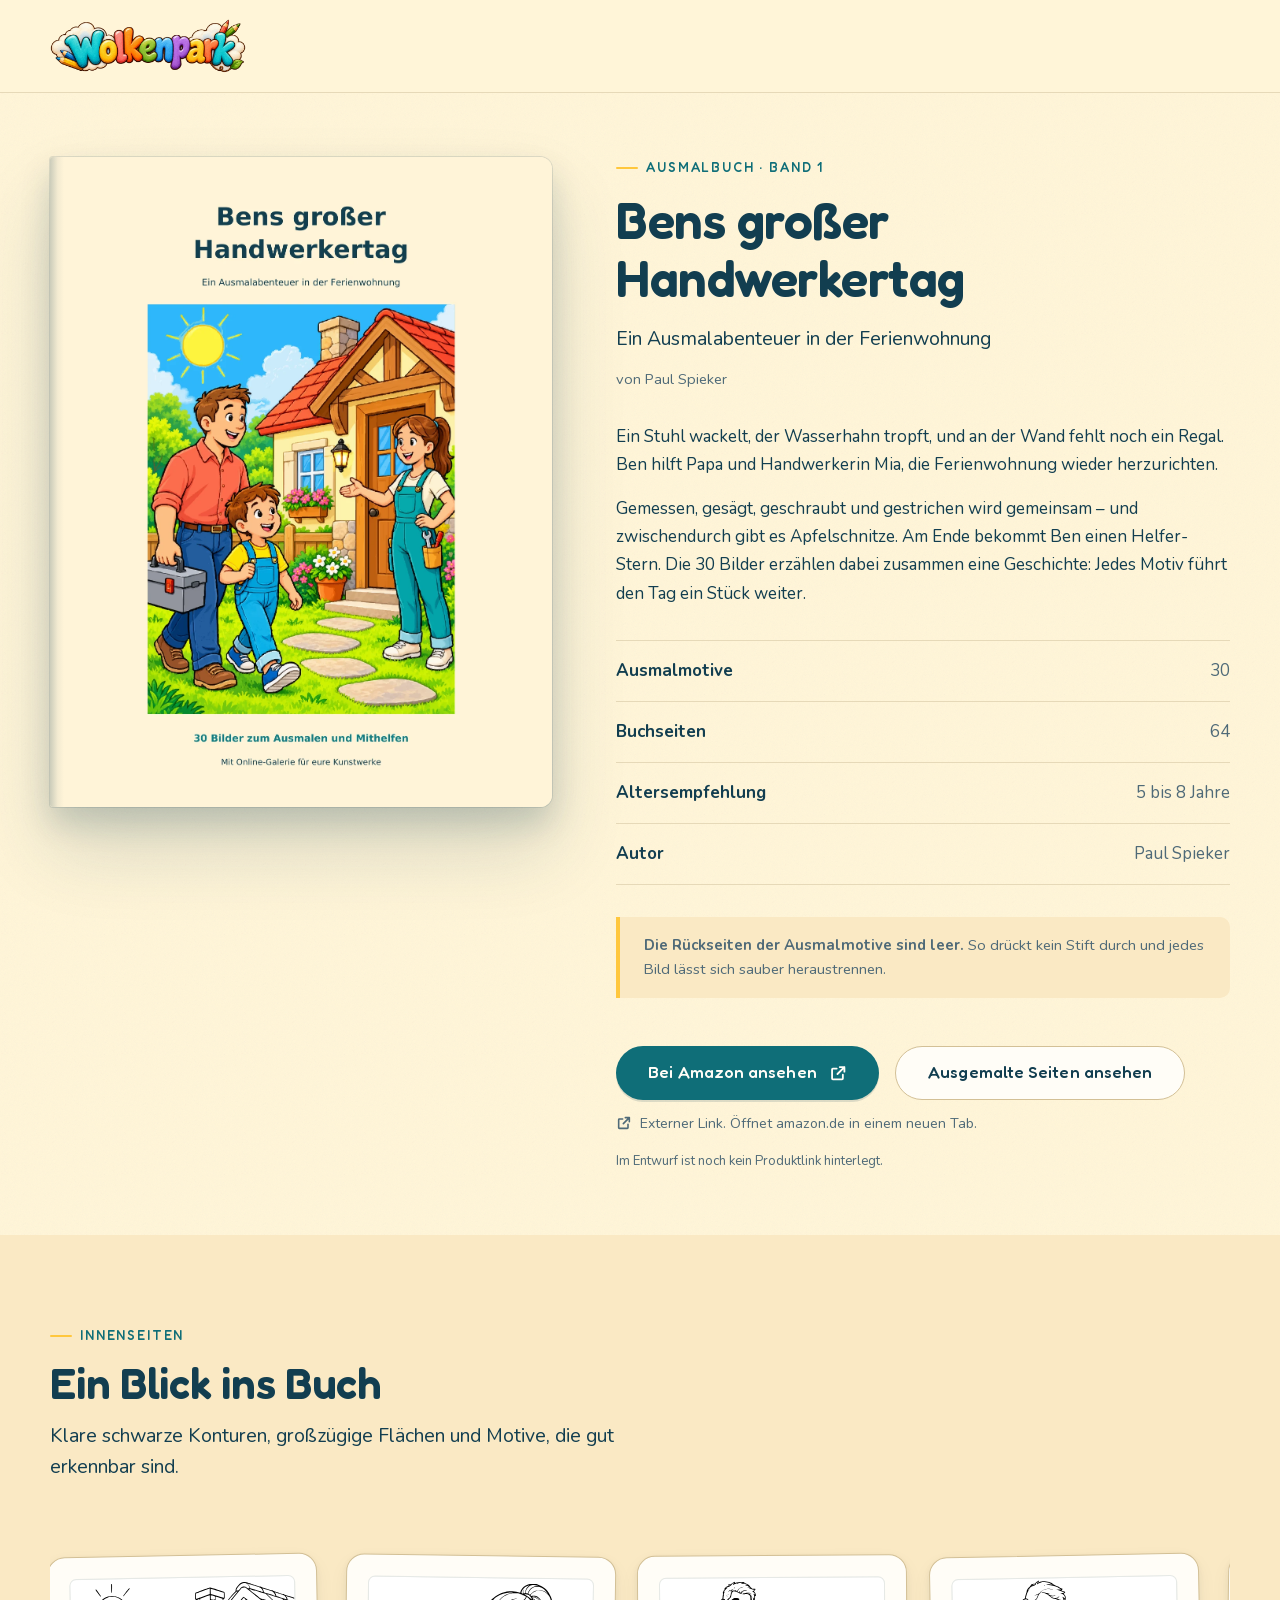
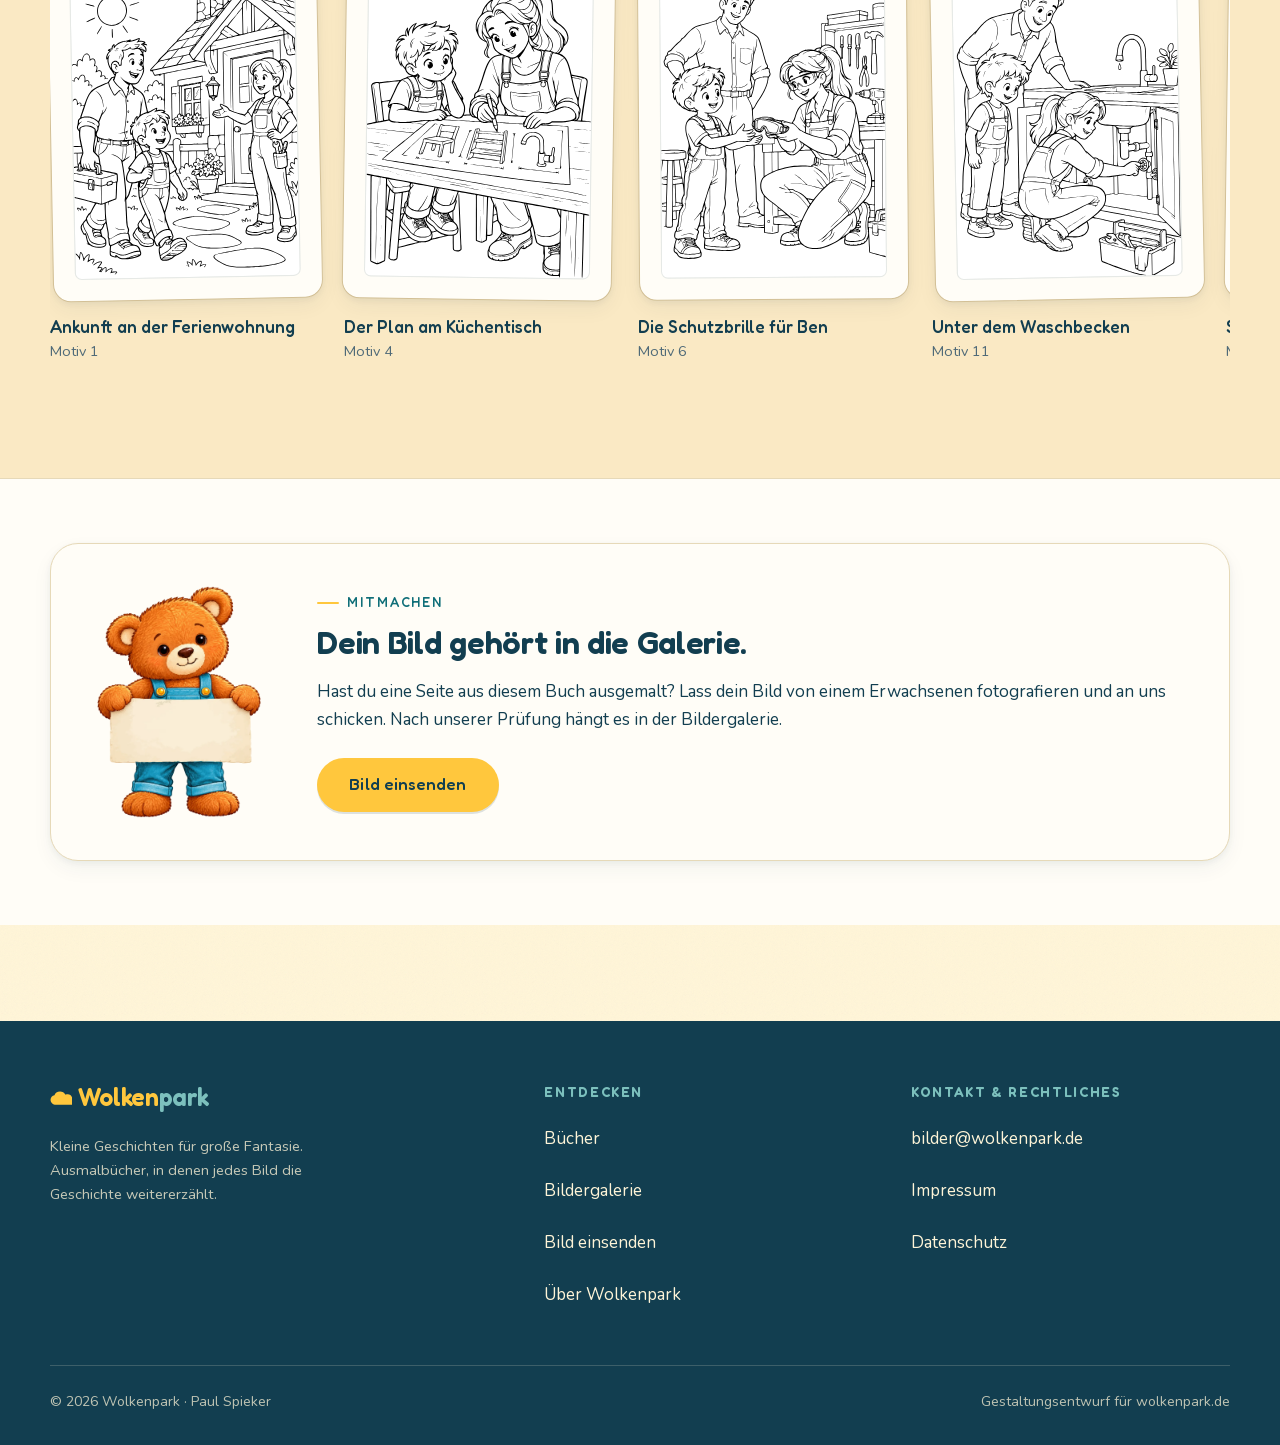
==== buch-bens-handwerkertag.html @ 5c9941aa "Erste Veröffentlichung" ====
<!doctype html>
<html lang="de">
<head>
<meta charset="utf-8">
<meta name="viewport" content="width=device-width,initial-scale=1">
<title>Bens großer Handwerkertag – Ausmalbuch von Paul Spieker | Wolkenpark</title>
<meta name="description" content="Ein Ausmalabenteuer in der Ferienwohnung: 30 Motive, 64 Seiten, für Kinder von 5 bis 8 Jahren.">
<meta name="theme-color" content="#fff5d8">
<link rel="preload" href="assets/fonts/nunito-latin.woff2" as="font" type="font/woff2" crossorigin>
<link rel="preload" href="assets/fonts/fredoka-latin.woff2" as="font" type="font/woff2" crossorigin>
<link rel="stylesheet" href="assets/schriften.css">
<link rel="stylesheet" href="assets/styles.css">
<script defer src="assets/app.js"></script>
</head>
<body>
<a class="sprungmarke" href="#inhalt">Zum Inhalt springen</a>

<header class="kopf">
  <div class="rand kopf-innen">
    <a class="marke" href="index.html" aria-label="Wolkenpark – zur Startseite">
      <img src="assets/img/wortmarke.webp" alt="Wolkenpark" width="1400" height="383" fetchpriority="high">
    </a>
    <details class="nav-huelle">
      <summary>
        <svg class="balken-auf" viewBox="0 0 24 24" fill="none" stroke="currentColor" stroke-width="2.4" stroke-linecap="round" aria-hidden="true"><path d="M4 7h16M4 12h16M4 17h16"/></svg>
        <svg class="balken-zu" viewBox="0 0 24 24" fill="none" stroke="currentColor" stroke-width="2.4" stroke-linecap="round" aria-hidden="true"><path d="M6 6l12 12M18 6L6 18"/></svg>
        Menü
      </summary>
      <nav class="haupt-nav" aria-label="Hauptnavigation"><a href="buch-bens-handwerkertag.html" aria-current="page">Bücher</a><a href="galerie.html">Bildergalerie</a><a href="einsenden.html">Bild einsenden</a></nav>
    </details>
  </div>
</header>

<main id="inhalt">

  <section class="abschnitt--eng">
    <div class="rand buch-raster">
      <div class="buchcover">
        <img src="assets/img/cover-bens-handwerkertag.webp" alt="Buchumschlag von „Bens großer Handwerkertag“: Ben und Papa werden von Handwerkerin Mia vor der Ferienwohnung begrüßt." width="1275" height="1650" fetchpriority="high">
      </div>
      <div>
        <p class="vorzeile">Ausmalbuch · Band 1</p>
        <h1 style="font-size:clamp(2rem,1.3rem + 2.6vw,3.2rem)">Bens großer Handwerkertag</h1>
        <p class="fuehrung" style="margin-bottom:var(--s3)">Ein Ausmalabenteuer in der Ferienwohnung</p>
        <p class="klein" style="margin-bottom:var(--s6)">von Paul Spieker</p>

        <p>Ein Stuhl wackelt, der Wasserhahn tropft, und an der Wand fehlt noch ein Regal. Ben hilft Papa und Handwerkerin Mia, die Ferienwohnung wieder herzurichten.</p>
        <p>Gemessen, gesägt, geschraubt und gestrichen wird gemeinsam – und zwischendurch gibt es Apfelschnitze. Am Ende bekommt Ben einen Helfer-Stern. Die 30 Bilder erzählen dabei zusammen eine Geschichte: Jedes Motiv führt den Tag ein Stück weiter.</p>

        <ul class="buch-daten">
          <li><span>Ausmalmotive</span><span>30</span></li>
          <li><span>Buchseiten</span><span>64</span></li>
          <li><span>Altersempfehlung</span><span>5 bis 8 Jahre</span></li>
          <li><span>Autor</span><span>Paul Spieker</span></li>
        </ul>

        <div class="platzhalter-notiz" style="margin-top:var(--s6)">
          <b>Die Rückseiten der Ausmalmotive sind leer.</b> So drückt kein Stift durch und jedes Bild lässt sich sauber heraustrennen.
        </div>

        <div class="knopf-reihe" style="margin-top:var(--s7)">
          <a class="knopf knopf--haupt" href="#" rel="noopener external" target="_blank">
            Bei Amazon ansehen <svg viewBox="0 0 24 24" fill="none" stroke="currentColor" stroke-width="2.4" stroke-linecap="round" stroke-linejoin="round" aria-hidden="true"><path d="M14 4h6v6M20 4l-9 9M18 14v5a1 1 0 0 1-1 1H5a1 1 0 0 1-1-1V7a1 1 0 0 1 1-1h5"/></svg>
          </a>
          <a class="knopf knopf--rand" href="galerie.html">Ausgemalte Seiten ansehen</a>
        </div>
        <p class="extern-notiz"><svg viewBox="0 0 24 24" fill="none" stroke="currentColor" stroke-width="2.4" stroke-linecap="round" stroke-linejoin="round" aria-hidden="true"><path d="M14 4h6v6M20 4l-9 9M18 14v5a1 1 0 0 1-1 1H5a1 1 0 0 1-1-1V7a1 1 0 0 1 1-1h5"/></svg> Externer Link. Öffnet amazon.de in einem neuen Tab.</p>
        <p class="winzig" style="margin-top:var(--s4)">Im Entwurf ist noch kein Produktlink hinterlegt.</p>
      </div>
    </div>
  </section>

  <section class="abschnitt band">
    <div class="rand">
      <div class="kopfzeile-gruppe">
        <div><p class="vorzeile">Innenseiten</p><h2>Ein Blick ins Buch</h2>
        <p class="fuehrung">Klare schwarze Konturen, großzügige Flächen und Motive, die gut erkennbar sind.</p></div>
      </div>
      <div class="blaetterband" data-lupe-gruppe="innenseiten">
        <button class="werk" data-titel="Ankunft an der Ferienwohnung" data-untertitel="Bens großer Handwerkertag · Motiv 1"
            data-bild="assets/motive/motiv-01.svg">
          <span class="bildrahmen"><img src="assets/motive/motiv-01.svg" alt="Ausmalseite aus „Bens großer Handwerkertag“: Ankunft an der Ferienwohnung." loading="lazy" width="1086" height="1448"></span>
          <span class="werk-text"><strong>Ankunft an der Ferienwohnung</strong><span>Motiv 1</span></span>
        </button><button class="werk" data-titel="Der Plan am Küchentisch" data-untertitel="Bens großer Handwerkertag · Motiv 4"
            data-bild="assets/motive/motiv-04.svg">
          <span class="bildrahmen"><img src="assets/motive/motiv-04.svg" alt="Ausmalseite aus „Bens großer Handwerkertag“: Der Plan am Küchentisch." loading="lazy" width="1086" height="1448"></span>
          <span class="werk-text"><strong>Der Plan am Küchentisch</strong><span>Motiv 4</span></span>
        </button><button class="werk" data-titel="Die Schutzbrille für Ben" data-untertitel="Bens großer Handwerkertag · Motiv 6"
            data-bild="assets/motive/motiv-06.svg">
          <span class="bildrahmen"><img src="assets/motive/motiv-06.svg" alt="Ausmalseite aus „Bens großer Handwerkertag“: Die Schutzbrille für Ben." loading="lazy" width="1086" height="1448"></span>
          <span class="werk-text"><strong>Die Schutzbrille für Ben</strong><span>Motiv 6</span></span>
        </button><button class="werk" data-titel="Unter dem Waschbecken" data-untertitel="Bens großer Handwerkertag · Motiv 11"
            data-bild="assets/motive/motiv-11.svg">
          <span class="bildrahmen"><img src="assets/motive/motiv-11.svg" alt="Ausmalseite aus „Bens großer Handwerkertag“: Unter dem Waschbecken." loading="lazy" width="1086" height="1448"></span>
          <span class="werk-text"><strong>Unter dem Waschbecken</strong><span>Motiv 11</span></span>
        </button><button class="werk" data-titel="Sägen an der Werkbank" data-untertitel="Bens großer Handwerkertag · Motiv 16"
            data-bild="assets/motive/motiv-16.svg">
          <span class="bildrahmen"><img src="assets/motive/motiv-16.svg" alt="Ausmalseite aus „Bens großer Handwerkertag“: Sägen an der Werkbank." loading="lazy" width="1086" height="1448"></span>
          <span class="werk-text"><strong>Sägen an der Werkbank</strong><span>Motiv 16</span></span>
        </button><button class="werk" data-titel="Die Wasserwaage" data-untertitel="Bens großer Handwerkertag · Motiv 20"
            data-bild="assets/motive/motiv-20.svg">
          <span class="bildrahmen"><img src="assets/motive/motiv-20.svg" alt="Ausmalseite aus „Bens großer Handwerkertag“: Die Wasserwaage." loading="lazy" width="1086" height="1448"></span>
          <span class="werk-text"><strong>Die Wasserwaage</strong><span>Motiv 20</span></span>
        </button><button class="werk" data-titel="Ben malt ein Bild" data-untertitel="Bens großer Handwerkertag · Motiv 24"
            data-bild="assets/motive/motiv-24.svg">
          <span class="bildrahmen"><img src="assets/motive/motiv-24.svg" alt="Ausmalseite aus „Bens großer Handwerkertag“: Ben malt ein Bild." loading="lazy" width="1086" height="1448"></span>
          <span class="werk-text"><strong>Ben malt ein Bild</strong><span>Motiv 24</span></span>
        </button><button class="werk" data-titel="Die fertige Ferienwohnung" data-untertitel="Bens großer Handwerkertag · Motiv 29"
            data-bild="assets/motive/motiv-29.svg">
          <span class="bildrahmen"><img src="assets/motive/motiv-29.svg" alt="Ausmalseite aus „Bens großer Handwerkertag“: Die fertige Ferienwohnung." loading="lazy" width="1086" height="1448"></span>
          <span class="werk-text"><strong>Die fertige Ferienwohnung</strong><span>Motiv 29</span></span>
        </button>
      </div>
    </div>
  </section>

  <section class="abschnitt--eng band-karte" style="border-top:1px solid var(--linie)">
    <div class="rand">
      <div class="karte ueber-karte">
        <img src="assets/img/teddy-schild.webp" alt="" width="900" height="1200">
        <div>
          <p class="vorzeile">Mitmachen</p>
          <h2 style="font-size:clamp(1.4rem,1.1rem + 1.3vw,2rem)">Dein Bild gehört in die Galerie.</h2>
          <p>Hast du eine Seite aus diesem Buch ausgemalt? Lass dein Bild von einem Erwachsenen fotografieren und an uns schicken. Nach unserer Prüfung hängt es in der Bildergalerie.</p>
          <div class="knopf-reihe" style="margin-top:var(--s5)">
            <a class="knopf knopf--sonne" href="einsenden.html">Bild einsenden</a>
          </div>
        </div>
      </div>
    </div>
  </section>
</main>

<footer class="fuss">
  <div class="rand">
    <div class="fuss-raster">
      <div>
        <a class="wortmarke-typo" href="index.html"><svg viewBox="0 0 40 26" aria-hidden="true"><path fill="currentColor" d="M11 25C5 25 1 21 1 16c0-4 3-7 7-8 1-4 5-7 10-7 4 0 8 2 10 6 1-1 2-1 4-1 4 0 7 3 8 7 3 1 5 4 5 7 0 3-2 5-5 5Z"/></svg>Wolken<b>park</b></a>
        <p class="klein" style="margin-top:var(--s4);max-width:34ch">Kleine Geschichten für große Fantasie. Ausmalbücher, in denen jedes Bild die Geschichte weitererzählt.</p>
      </div>
      <div>
        <h4>Entdecken</h4>
        <ul>
          <li><a href="buch-bens-handwerkertag.html">Bücher</a></li>
          <li><a href="galerie.html">Bildergalerie</a></li>
          <li><a href="einsenden.html">Bild einsenden</a></li>
          <li><a href="ueber.html">Über Wolkenpark</a></li>
        </ul>
      </div>
      <div>
        <h4>Kontakt &amp; Rechtliches</h4>
        <ul>
          <li><a href="mailto:bilder@wolkenpark.de">bilder@wolkenpark.de</a></li>
          <li><a href="impressum.html">Impressum</a></li>
          <li><a href="datenschutz.html">Datenschutz</a></li>
        </ul>
      </div>
    </div>
    <div class="fuss-unten">
      <span>© 2026 Wolkenpark · Paul Spieker</span>
      <span>Gestaltungsentwurf für wolkenpark.de</span>
    </div>
  </div>
</footer>

<dialog class="lupe" id="lupe" aria-labelledby="lupe-titel">
  <div class="lupe-innen">
    <div class="lupe-kopf">
      <div>
        <h2 id="lupe-titel" data-lupe-titel></h2>
        <p data-lupe-untertitel></p>
      </div>
      <button class="schliessen" aria-label="Bildansicht schließen">
        <svg viewBox="0 0 24 24" fill="none" stroke="currentColor" stroke-width="2.6" stroke-linecap="round" aria-hidden="true"><path d="M6 6l12 12M18 6L6 18"/></svg>
      </button>
    </div>
    <div class="lupe-buehne">
      <div class="bildrahmen bildrahmen--gross"><img data-lupe-bild src="" alt=""></div>
    </div>
    <div class="lupe-fuss">
      <div class="blaettern">
        <button data-lupe-zurueck aria-label="Vorheriges Bild">
          <svg viewBox="0 0 24 24" fill="none" stroke="currentColor" stroke-width="2.4" stroke-linecap="round" stroke-linejoin="round" aria-hidden="true"><path d="M19 12H5M11 18l-6-6 6-6"/></svg>
        </button>
        <span class="zaehler" data-lupe-zaehler aria-live="polite"></span>
        <button data-lupe-weiter aria-label="Nächstes Bild">
          <svg viewBox="0 0 24 24" fill="none" stroke="currentColor" stroke-width="2.4" stroke-linecap="round" stroke-linejoin="round" aria-hidden="true"><path d="M5 12h14M13 6l6 6-6 6"/></svg>
        </button>
      </div>
      <a class="textlink" data-lupe-buch href="buch-bens-handwerkertag.html">Zum Buch „Bens großer Handwerkertag“ <svg viewBox="0 0 24 24" fill="none" stroke="currentColor" stroke-width="2.4" stroke-linecap="round" stroke-linejoin="round" aria-hidden="true"><path d="M5 12h14M13 6l6 6-6 6"/></svg></a>
    </div>
  </div>
</dialog>
</body>
</html>
---- assets/schriften.css ----
/* Schriften lokal eingebunden: beim Aufruf der Seite geht dadurch keine
   Verbindung zu Google-Servern - siehe Datenschutzerklärung.
   Fredoka und Nunito stehen unter der SIL Open Font License 1.1.
   Beides sind Variable Fonts; eine Datei deckt den ganzen Gewichtsbereich ab,
   darum font-weight als Bereich - sonst rendert alles im Standardgewicht. */
@font-face{
  font-family:'Fredoka';
  font-style:normal;
  font-weight:300 700;
  font-display:swap;
  src:url('fonts/fredoka-latin.woff2') format('woff2');
  unicode-range:U+0000-00FF, U+0131, U+0152-0153, U+02BB-02BC, U+02C6, U+02DA, U+02DC, U+0304, U+0308, U+0329, U+2000-206F, U+20AC, U+2122, U+2191, U+2193, U+2212, U+2215, U+FEFF, U+FFFD;
}
@font-face{
  font-family:'Fredoka';
  font-style:normal;
  font-weight:300 700;
  font-display:swap;
  src:url('fonts/fredoka-latin-ext.woff2') format('woff2');
  unicode-range:U+0100-02BA, U+02BD-02C5, U+02C7-02CC, U+02CE-02D7, U+02DD-02FF, U+0304, U+0308, U+0329, U+1D00-1DBF, U+1E00-1E9F, U+1EF2-1EFF, U+2020, U+20A0-20AB, U+20AD-20C4, U+2113, U+2C60-2C7F, U+A720-A7FF;
}
@font-face{
  font-family:'Nunito';
  font-style:normal;
  font-weight:200 1000;
  font-display:swap;
  src:url('fonts/nunito-latin.woff2') format('woff2');
  unicode-range:U+0000-00FF, U+0131, U+0152-0153, U+02BB-02BC, U+02C6, U+02DA, U+02DC, U+0304, U+0308, U+0329, U+2000-206F, U+20AC, U+2122, U+2191, U+2193, U+2212, U+2215, U+FEFF, U+FFFD;
}
@font-face{
  font-family:'Nunito';
  font-style:normal;
  font-weight:200 1000;
  font-display:swap;
  src:url('fonts/nunito-latin-ext.woff2') format('woff2');
  unicode-range:U+0100-02BA, U+02BD-02C5, U+02C7-02CC, U+02CE-02D7, U+02DD-02FF, U+0304, U+0308, U+0329, U+1D00-1DBF, U+1E00-1E9F, U+1EF2-1EFF, U+2020, U+20A0-20AB, U+20AD-20C4, U+2113, U+2C60-2C7F, U+A720-A7FF;
}
---- assets/styles.css ----
/* =========================================================================
   Wolkenpark · Gestaltungssystem
   Farben, Schriften, Abstände, Bedienelemente und Bildrahmen für wolkenpark.de
   ========================================================================= */

/* ---------- 1. Gestaltungsmarken ---------------------------------------- */
:root{
  /* Farben – abgeleitet vom Umschlag von „Bens großer Handwerkertag“ */
  --papier:      #fff5d8;   /* Umschlagcreme, Seitengrund */
  --papier-tief: #fae9c4;   /* abgesetzte Bänder und Streifen */
  --karte:       #fffdf7;   /* Kartenfläche und Passepartout */
  --tinte:       #123e50;   /* Titelfarbe des Umschlags, Fließtext */
  --tinte-leise: #4f6a78;   /* Sekundärtext, 5,4:1 auf Papier */
  --petrol:      #0f6e78;   /* Hauptakzent, 5,7:1 auf Papier */
  --petrol-tief: #0a5159;   /* gedrückter Zustand */
  --tuerkis:     #56a09d;   /* Umschlagakzent, nur für Flächen */
  --tuerkis-hell:#7cc0bd;   /* Türkis auf dunklem Grund, 5,5:1 auf Tinte */
  --himmel:      #cfe8f2;
  --sonne:       #ffc73d;
  --sonne-hell:  #ffe9a8;
  --koralle:     #e2563c;
  --gruen:       #6aa84f;
  --linie:       #e6d9b8;   /* warme Trennlinie */
  --linie-kraeftig:#d3c096;

  /* Abstände – Achterschritte */
  --s1:4px; --s2:8px; --s3:12px; --s4:16px; --s5:24px;
  --s6:32px; --s7:48px; --s8:64px; --s9:96px; --s10:128px;

  /* Radien */
  --r-s:10px; --r-m:18px; --r-l:28px; --r-rund:999px;

  /* Schatten – warm getönt, nie grau */
  --schatten1: 0 2px 6px rgba(18,62,80,.055), 0 8px 20px rgba(18,62,80,.05);
  --schatten2: 0 4px 10px rgba(18,62,80,.07), 0 18px 44px rgba(18,62,80,.09);
  --schatten-knopf: 0 2px 0 rgba(18,62,80,.14);

  /* Schrift */
  --schrift-titel: 'Fredoka', ui-rounded, 'Trebuchet MS', system-ui, sans-serif;
  --schrift-text:  'Nunito', ui-rounded, system-ui, -apple-system, sans-serif;

  --breite: 1180px;
  --kopf: 92px;
}

/* ---------- 2. Grundlagen ------------------------------------------------ */
*,*::before,*::after{box-sizing:border-box}
html{-webkit-text-size-adjust:100%;scroll-behavior:smooth;scroll-padding-top:calc(var(--kopf) + var(--s5))}
body{
  margin:0;
  background:var(--papier);
  color:var(--tinte);
  font-family:var(--schrift-text);
  font-size:17px;
  line-height:1.65;
  -webkit-font-smoothing:antialiased;
  /* Papierkorn: ein Hauch Struktur, damit die Fläche nicht digital wirkt */
  background-image:url("data:image/svg+xml,%3Csvg xmlns='http://www.w3.org/2000/svg' width='120' height='120'%3E%3Cfilter id='n'%3E%3CfeTurbulence baseFrequency='.9' numOctaves='3'/%3E%3C/filter%3E%3Crect width='120' height='120' filter='url(%23n)' opacity='.035'/%3E%3C/svg%3E");
}
img{max-width:100%;height:auto;display:block}
/* display:grid/block an .werk und .galerie-raster schlaegt sonst [hidden]. */
[hidden]{display:none!important}
a{color:inherit}
button{font:inherit;color:inherit;border:0;background:none;cursor:pointer}
:focus-visible{outline:3px solid var(--koralle);outline-offset:3px;border-radius:4px}
::selection{background:var(--sonne-hell)}

/* ---------- 3. Typografie ------------------------------------------------ */
h1,h2,h3,h4{font-family:var(--schrift-titel);font-weight:600;line-height:1.14;margin:0 0 var(--s4);letter-spacing:-.01em;text-wrap:balance}
h1{font-size:clamp(2.2rem,1.4rem + 3.4vw,3.9rem)}
h2{font-size:clamp(1.7rem,1.2rem + 2.1vw,2.7rem)}
h3{font-size:clamp(1.2rem,1.05rem + .65vw,1.5rem)}
h4{font-size:1.05rem}
p{margin:0 0 var(--s4);text-wrap:pretty}
p:last-child{margin-bottom:0}
.vorzeile{
  font-family:var(--schrift-titel);font-size:.82rem;font-weight:500;
  letter-spacing:.14em;text-transform:uppercase;color:var(--petrol);
  margin:0 0 var(--s3);display:flex;align-items:center;gap:var(--s2);
}
.vorzeile::before{content:"";width:22px;height:2px;border-radius:2px;background:var(--sonne);flex:none}
.fuehrung{font-size:1.22rem;line-height:1.62;color:var(--tinte);max-width:56ch}
.klein{font-size:.92rem;color:var(--tinte-leise)}
.winzig{font-size:.82rem;line-height:1.55;color:var(--tinte-leise)}

/* Buntstiftstrich unter einem Wort */
.gemalt{position:relative;color:var(--petrol);white-space:nowrap}
.gemalt::after{
  content:"";position:absolute;left:-2%;right:-2%;bottom:-.16em;height:.3em;
  background:no-repeat center/100% 100% url("data:image/svg+xml,%3Csvg xmlns='http://www.w3.org/2000/svg' viewBox='0 0 200 14' preserveAspectRatio='none'%3E%3Cpath d='M3 9C45 3 112 2 197 6' stroke='%23ffc73d' stroke-width='6' stroke-linecap='round' fill='none'/%3E%3Cpath d='M9 12.5C58 8.5 120 8 191 11' stroke='%23ffc73d' stroke-width='3' stroke-linecap='round' fill='none' opacity='.55'/%3E%3C/svg%3E");
}

/* ---------- 4. Grundraster ---------------------------------------------- */
.rand{width:min(var(--breite),100% - var(--s7));margin-inline:auto}
.rand--schmal{width:min(760px,100% - var(--s7))}
.abschnitt{padding-block:clamp(var(--s8),7vw,var(--s10))}
.abschnitt--eng{padding-block:clamp(var(--s7),5vw,var(--s9))}
.band{background:var(--papier-tief)}
.band-karte{background:var(--karte)}
.kopfzeile-gruppe{display:flex;align-items:flex-end;justify-content:space-between;gap:var(--s6);flex-wrap:wrap;margin-bottom:var(--s7)}
.kopfzeile-gruppe h2{margin-bottom:var(--s3)}
.nur-screenreader{position:absolute;width:1px;height:1px;padding:0;margin:-1px;overflow:hidden;clip-path:inset(50%);white-space:nowrap}
.sprungmarke{position:absolute;left:var(--s4);top:-100px;z-index:100;background:var(--petrol);color:var(--karte);padding:var(--s3) var(--s5);border-radius:var(--r-s);font-weight:700;transition:top .15s}
.sprungmarke:focus{top:var(--s3)}

/* Wolkenkante als Abschnittstrenner – greift den Namen „Wolkenpark“ auf */
.wolkenkante{display:block;width:100%;height:clamp(28px,4vw,52px);fill:currentColor}

/* ---------- 5. Marke ----------------------------------------------------- */
.marke{display:inline-flex;align-items:center;gap:var(--s3);text-decoration:none;padding:var(--s2) 0}
.marke img{width:clamp(146px,16vw,196px);height:auto}
/* Typografische Wortmarke – schlichte Fassung für Fußzeile, Druck und kleine Flächen */
.wortmarke-typo{
  font-family:var(--schrift-titel);font-weight:600;font-size:1.55rem;letter-spacing:-.015em;
  color:var(--petrol);display:inline-flex;align-items:center;gap:0;text-decoration:none;line-height:1;
}
.wortmarke-typo b{font-weight:600;color:var(--tuerkis)}
.wortmarke-typo svg{width:.9em;height:.9em;flex:none;color:var(--sonne);margin-right:.22em}

/* ---------- 6. Kopfzeile und Navigation ---------------------------------- */
/* Die Navigation ist ein <details>-Element: aufklappbar ohne JavaScript,
   mit Tastatur bedienbar und mit nativem aria-expanded. */
.kopf{
  position:sticky;top:0;z-index:40;background:rgba(255,245,216,.94);
  backdrop-filter:blur(10px);border-bottom:1px solid var(--linie);
}
.kopf-innen{display:flex;align-items:center;justify-content:space-between;gap:var(--s5);min-height:var(--kopf)}
.nav-huelle > summary{display:none}
.haupt-nav{display:flex;align-items:center;gap:var(--s2)}
.haupt-nav a{
  text-decoration:none;font-weight:700;font-size:1rem;padding:var(--s3) var(--s4);
  border-radius:var(--r-s);position:relative;display:block;
}
.haupt-nav a:hover{background:var(--papier-tief)}
.haupt-nav a[aria-current="page"]{color:var(--petrol)}
.haupt-nav a[aria-current="page"]::after{
  content:"";position:absolute;left:var(--s4);right:var(--s4);bottom:6px;height:3px;
  border-radius:3px;background:var(--sonne);
}

@media (max-width:860px){
  .nav-huelle > summary{
    display:inline-flex;align-items:center;gap:var(--s2);list-style:none;cursor:pointer;
    min-height:48px;padding:var(--s2) var(--s4);
    border:1.5px solid var(--linie-kraeftig);border-radius:var(--r-s);
    background:var(--karte);font-weight:700;font-size:.95rem;
  }
  .nav-huelle > summary::-webkit-details-marker{display:none}
  .nav-huelle > summary svg{width:20px;height:20px}
  .nav-huelle[open] > summary{background:var(--petrol);color:var(--karte);border-color:var(--petrol)}
  .nav-huelle .balken-zu{display:none}
  .nav-huelle[open] .balken-auf{display:none}
  .nav-huelle[open] .balken-zu{display:block}
  .haupt-nav{display:none}
  .nav-huelle[open] .haupt-nav{
    display:flex;position:absolute;left:0;right:0;top:100%;
    flex-direction:column;align-items:stretch;gap:0;
    background:var(--karte);border-bottom:1px solid var(--linie);box-shadow:var(--schatten2);
    padding:var(--s3) max(var(--s5),calc((100vw - var(--breite))/2 + var(--s5))) var(--s5);
  }
  .haupt-nav a{padding:var(--s4);font-size:1.1rem;border-bottom:1px solid var(--linie)}
  .haupt-nav a:last-child{border-bottom:0}
  .haupt-nav a[aria-current="page"]::after{display:none}
  .haupt-nav a[aria-current="page"]{background:var(--papier-tief);border-radius:var(--r-s)}
}

/* ---------- 7. Bedienelemente -------------------------------------------- */
.knopf{
  display:inline-flex;align-items:center;justify-content:center;gap:var(--s3);
  min-height:54px;padding:var(--s3) var(--s6);border-radius:var(--r-rund);
  font-family:var(--schrift-titel);font-weight:500;font-size:1.05rem;letter-spacing:.005em;
  text-decoration:none;text-align:center;
  transition:transform .16s ease,box-shadow .16s ease,background-color .16s ease;
}
.knopf svg{width:1.1em;height:1.1em;flex:none}
.knopf:hover{transform:translateY(-2px)}
.knopf:active{transform:translateY(0)}
.knopf--haupt{background:var(--petrol);color:var(--karte);box-shadow:var(--schatten-knopf)}
.knopf--haupt:hover{background:var(--petrol-tief)}
.knopf--sonne{background:var(--sonne);color:var(--tinte);box-shadow:var(--schatten-knopf)}
.knopf--sonne:hover{background:#ffb81f}
.knopf--rand{background:var(--karte);color:var(--tinte);border:1.5px solid var(--linie-kraeftig)}
.knopf--rand:hover{border-color:var(--petrol);color:var(--petrol)}
.knopf--klein{min-height:46px;padding:var(--s2) var(--s5);font-size:.98rem}
.knopf-reihe{display:flex;flex-wrap:wrap;gap:var(--s4);align-items:center}

.textlink{
  display:inline-flex;align-items:center;gap:var(--s2);font-weight:700;color:var(--petrol);
  text-decoration:underline;text-underline-offset:5px;text-decoration-thickness:2px;
  text-decoration-color:var(--sonne);padding-block:var(--s2);
}
.textlink:hover{text-decoration-color:var(--petrol)}
.textlink svg{width:1em;height:1em;flex:none}

/* Filterchips der Galerie */
.chip-reihe{display:flex;flex-wrap:wrap;gap:var(--s2)}
.chip{
  min-height:46px;padding:var(--s2) var(--s5);border-radius:var(--r-rund);
  background:var(--karte);border:1.5px solid var(--linie);font-weight:700;font-size:.95rem;
  transition:background-color .15s,border-color .15s,color .15s;
}
.chip:hover{border-color:var(--linie-kraeftig);background:var(--papier-tief)}
.chip[aria-pressed="true"]{background:var(--petrol);border-color:var(--petrol);color:var(--karte)}
.chip[aria-pressed="true"]:hover{background:var(--petrol-tief)}

/* ---------- 8. Bildrahmen ------------------------------------------------ */
/* Das Leitelement der Website: die Zeichnung hängt in einem Passepartout. */
.bildrahmen{
  display:block;
  background:var(--karte);padding:clamp(12px,2.2vw,22px);border-radius:var(--r-m);
  border:1px solid var(--linie-kraeftig);box-shadow:var(--schatten1);
}
.bildrahmen > img,.bildrahmen > .bildflaeche{
  border-radius:6px;background:#fff;
  box-shadow:0 0 0 1px rgba(18,62,80,.1);
  width:100%;
}
.bildrahmen--gross{padding:clamp(16px,3vw,34px);border-radius:var(--r-l);box-shadow:var(--schatten2)}

/* Buchcover: ohne Passepartout, mit angedeutetem Buchrücken */
.buchcover{
  position:relative;border-radius:3px 12px 12px 3px;overflow:hidden;background:var(--papier);
  box-shadow:0 0 0 1px rgba(18,62,80,.12), 0 16px 30px rgba(18,62,80,.17), 0 42px 76px rgba(18,62,80,.16);
}
.buchcover::after{
  content:"";position:absolute;inset:0 auto 0 0;width:14px;pointer-events:none;
  background:linear-gradient(90deg,rgba(18,62,80,.22),rgba(18,62,80,.05) 55%,transparent);
}
.bildflaeche{aspect-ratio:3/4;display:grid;place-items:center}

/* Karte */
.karte{
  background:var(--karte);border:1px solid var(--linie);border-radius:var(--r-l);
  padding:clamp(var(--s5),3vw,var(--s7));box-shadow:var(--schatten1);
}

/* Drei Besonderheiten – bewusst ohne Kartenkästen, damit es nach Buch
   und nicht nach Produktseite aussieht. */
.merkmale{display:grid;grid-template-columns:repeat(auto-fit,minmax(240px,1fr));gap:clamp(var(--s5),4vw,var(--s8))}
.merkmal{position:relative;padding-left:clamp(var(--s5),3vw,var(--s7))}
.merkmal + .merkmal::before{
  content:"";position:absolute;left:0;top:4px;bottom:4px;width:0;
  border-left:2px dashed var(--linie-kraeftig);
}
.merkmal:first-child{padding-left:0}
.merkmal .zahl{
  font-family:var(--schrift-titel);font-size:clamp(3rem,2rem + 2.4vw,4.2rem);font-weight:600;
  color:var(--petrol);line-height:.95;display:block;margin-bottom:var(--s3);
}
.merkmal h3{margin-bottom:var(--s2);font-size:1.18rem}
.merkmal p{font-size:1rem;color:var(--tinte-leise);margin:0}
@media (max-width:760px){
  .merkmal{padding-left:0;padding-top:var(--s5)}
  .merkmal + .merkmal::before{left:0;right:0;top:0;bottom:auto;width:auto;border-left:0;border-top:2px dashed var(--linie-kraeftig)}
}

/* ---------- 9. Startseite: Auftakt --------------------------------------- */
.auftakt{position:relative;padding-block:clamp(var(--s8),7vw,var(--s10)) clamp(var(--s9),8vw,var(--s10));overflow:clip}
.auftakt-raster{display:grid;grid-template-columns:1.05fr .95fr;gap:clamp(var(--s6),5vw,var(--s9));align-items:center}
.auftakt h1{margin-bottom:var(--s5)}
.auftakt .knopf-reihe{margin-top:var(--s7)}
.auftakt-bild{position:relative}
.auftakt-cover{max-width:min(400px,86%);margin-inline:auto;transform:rotate(-2.5deg)}
.auftakt-teddy{
  position:absolute;right:-9%;bottom:-10%;width:37%;max-width:226px;
  filter:drop-shadow(0 14px 26px rgba(18,62,80,.18));
}
/* Handgezeichnete Wolken im Hintergrund, sehr zurückhaltend */
.wolke{position:absolute;color:#fff;opacity:.95;pointer-events:none;filter:drop-shadow(0 2px 5px rgba(18,62,80,.05))}
.wolke--1{top:8%;left:-3%;width:210px}
.wolke--2{top:40%;right:1%;width:132px;opacity:.75}
.stern{color:var(--sonne);position:absolute;pointer-events:none}

/* ---------- 10. Galerie --------------------------------------------------- */
.galerie-werkzeuge{
  display:flex;flex-wrap:wrap;gap:var(--s5);align-items:flex-end;justify-content:space-between;
  padding:var(--s5);background:var(--karte);border:1px solid var(--linie);border-radius:var(--r-l);
  margin-bottom:var(--s7);
}
.filter-feld{display:flex;flex-direction:column;gap:var(--s3)}
.filter-feld > span{font-weight:700;font-size:.88rem;letter-spacing:.06em;text-transform:uppercase;color:var(--tinte-leise)}
.treffer{font-size:.95rem;color:var(--tinte-leise);margin:0}

.galerie-raster{display:grid;grid-template-columns:repeat(auto-fill,minmax(248px,1fr));gap:clamp(var(--s5),3vw,var(--s7))}
.werk{display:block;width:100%;text-align:left;padding:0}
.werk .bildrahmen{transition:transform .2s ease,box-shadow .2s ease}
.werk:nth-child(3n+1) .bildrahmen{transform:rotate(-1.1deg)}
.werk:nth-child(3n+2) .bildrahmen{transform:rotate(.8deg)}
.werk:nth-child(3n) .bildrahmen{transform:rotate(-.4deg)}
.werk:hover .bildrahmen,.werk:focus-visible .bildrahmen{transform:rotate(0) translateY(-4px);box-shadow:var(--schatten2)}
.werk-text{display:block;padding:var(--s4) var(--s2) 0}
.werk-text strong{display:block;font-family:var(--schrift-titel);font-weight:500;font-size:1.08rem;line-height:1.3}
.werk-text span{display:block;font-size:.9rem;color:var(--tinte-leise);margin-top:2px}


/* Leerzustand */
.leerzustand{text-align:center;max-width:620px;margin-inline:auto;padding-block:var(--s7)}
.leerzustand img{width:min(230px,52vw);margin:0 auto var(--s6)}
.leerzustand h3{font-size:clamp(1.4rem,1.1rem + 1.2vw,2rem)}
.leer-rahmen{display:grid;grid-template-columns:repeat(auto-fill,minmax(180px,1fr));gap:var(--s5);margin-top:var(--s8)}
.leer-rahmen > div{
  aspect-ratio:3/4;border:2px dashed var(--linie-kraeftig);border-radius:var(--r-m);
  display:grid;place-items:center;color:var(--linie-kraeftig);background:rgba(255,253,247,.5);
}
.leer-rahmen svg{width:46px;height:46px}


/* ---------- 11. Bildansicht (Lightbox) ------------------------------------ */
.lupe{
  border:0;padding:0;max-width:min(1100px,94vw);max-height:94dvh;width:100%;
  background:var(--papier);border-radius:var(--r-l);box-shadow:var(--schatten2);color:var(--tinte);
}
.lupe::backdrop{background:rgba(18,62,80,.74);backdrop-filter:blur(3px)}
.lupe-innen{display:grid;grid-template-rows:auto 1fr auto;max-height:94dvh}
.lupe-kopf{display:flex;align-items:flex-start;justify-content:space-between;gap:var(--s4);padding:var(--s5) var(--s5) var(--s3)}
.lupe-kopf h2{font-size:1.4rem;margin:0 0 2px}
.lupe-kopf p{margin:0;font-size:.95rem;color:var(--tinte-leise)}
.schliessen{
  width:48px;height:48px;flex:none;border-radius:var(--r-rund);background:var(--karte);
  border:1.5px solid var(--linie-kraeftig);display:grid;place-items:center;
}
.schliessen:hover{background:var(--koralle);border-color:var(--koralle);color:#fff}
.schliessen svg{width:22px;height:22px}
.lupe-buehne{overflow:auto;padding:var(--s2) var(--s5);display:grid;place-items:center}
.lupe-buehne .bildrahmen{max-width:min(620px,100%)}
/* Das ganze Bild muss ohne Scrollen sichtbar sein. */
.lupe-buehne .bildrahmen > img{max-height:58dvh;width:auto;margin-inline:auto}
.lupe-fuss{
  display:flex;align-items:center;justify-content:space-between;gap:var(--s4);
  padding:var(--s5);border-top:1px solid var(--linie);margin-top:var(--s5);flex-wrap:wrap;
}
.blaettern{display:flex;align-items:center;gap:var(--s3)}
.blaettern button{
  width:54px;height:54px;border-radius:var(--r-rund);background:var(--karte);
  border:1.5px solid var(--linie-kraeftig);display:grid;place-items:center;
}
.blaettern button:hover:not(:disabled){background:var(--petrol);border-color:var(--petrol);color:var(--karte)}
.blaettern button:disabled{opacity:.35;cursor:not-allowed}
.blaettern svg{width:22px;height:22px}
.zaehler{font-weight:700;font-size:.95rem;min-width:5.5em;text-align:center}

@media (max-width:640px){
  .lupe{max-width:100vw;width:100vw;max-height:100dvh;height:100dvh;border-radius:0;margin:0}
  /* Ohne height:100% waechst das Raster nur bis zum Inhalt und der Fuss
     haengt mitten im Schirm statt unten. */
  .lupe-innen{max-height:100dvh;height:100%}
  .lupe-fuss{position:sticky;bottom:0;background:var(--papier);justify-content:center}
  .lupe-fuss .textlink{width:100%;justify-content:center}
}

/* ---------- 12. Ablauf „Bild einsenden“ ----------------------------------- */
.ablauf{display:grid;grid-template-columns:repeat(auto-fit,minmax(250px,1fr));gap:var(--s6);counter-reset:schritt;list-style:none;padding:0;margin:0}
.ablauf li{background:var(--karte);border:1px solid var(--linie);border-radius:var(--r-l);padding:var(--s6) var(--s5)}
.ablauf li::before{
  counter-increment:schritt;content:counter(schritt);
  display:grid;place-items:center;width:54px;height:54px;border-radius:var(--r-rund);
  background:var(--sonne);color:var(--tinte);font-family:var(--schrift-titel);font-size:1.6rem;font-weight:600;
  margin-bottom:var(--s4);
}
.ablauf h3{margin-bottom:var(--s2)}
.ablauf p{margin:0;color:var(--tinte-leise);font-size:.98rem}

.hinweisliste{list-style:none;padding:0;margin:0;display:grid;gap:var(--s4)}
.hinweisliste li{display:flex;gap:var(--s4);align-items:flex-start}
.hinweisliste svg{width:26px;height:26px;flex:none;color:var(--petrol);margin-top:2px}
.hinweisliste strong{display:block}
.hinweisliste span{color:var(--tinte-leise);font-size:.97rem}

/* Kopierbare E-Mail-Adresse */
.adresszeile{display:flex;flex-wrap:wrap;align-items:center;gap:var(--s3);margin-top:var(--s5)}
.adresse{
  font-family:var(--schrift-titel);font-size:clamp(1.1rem,1rem + .7vw,1.4rem);font-weight:500;
  background:var(--papier-tief);border:1.5px dashed var(--linie-kraeftig);border-radius:var(--r-s);
  padding:var(--s3) var(--s5);user-select:all;
}
.kopiert{color:var(--gruen);font-weight:700;font-size:.92rem}

/* Elternhinweis */
.elternkasten{background:var(--himmel);border:1px solid #a9d3e4;border-radius:var(--r-l);padding:clamp(var(--s5),3vw,var(--s7))}
.elternkasten .vorzeile{color:#0b5c72}
.platzhalter-notiz{
  border-left:4px solid var(--sonne);background:var(--papier-tief);
  padding:var(--s4) var(--s5);border-radius:0 var(--r-s) var(--r-s) 0;font-size:.93rem;color:var(--tinte-leise);
}

/* ---------- 13. Buchseite ------------------------------------------------- */
.buch-raster{display:grid;grid-template-columns:minmax(0,.9fr) minmax(0,1.1fr);gap:clamp(var(--s6),5vw,var(--s9));align-items:start}
.buch-daten{list-style:none;padding:0;margin:var(--s6) 0 0;display:grid;gap:0;border-top:1px solid var(--linie)}
.buch-daten li{display:flex;justify-content:space-between;gap:var(--s4);padding:var(--s4) 0;border-bottom:1px solid var(--linie)}
.buch-daten li > span:first-child{font-weight:700}
.buch-daten span:last-child{color:var(--tinte-leise);text-align:right}
.extern-notiz{display:flex;align-items:center;gap:var(--s2);font-size:.88rem;color:var(--tinte-leise);margin-top:var(--s3)}
.extern-notiz svg{width:16px;height:16px;flex:none}

/* Blätterbare Innenseiten */
/* overflow-x:auto laesst den Browser auch overflow-y auf auto rechnen.
   Ohne Polsterung oben schneidet das Drehung, Schatten und Hover-Lift ab. */
.blaetterband{display:flex;gap:var(--s5);overflow-x:auto;padding-block:var(--s5);scroll-snap-type:x mandatory;scrollbar-width:thin}
.blaetterband > *{flex:0 0 clamp(210px,26vw,270px);scroll-snap-align:start}
.blaetterband .werk-text{padding-inline:0}

/* ---------- 14. Rechtstexte ---------------------------------------------- */
.rechtstext{max-width:70ch}
.rechtstext h2{margin-top:var(--s8);font-size:1.5rem}
.rechtstext h2:first-of-type{margin-top:var(--s6)}
.rechtstext address{font-style:normal;background:var(--karte);border:1px solid var(--linie);border-radius:var(--r-m);padding:var(--s5);display:inline-block;line-height:1.8}

/* ---------- 15. Fußzeile -------------------------------------------------- */
.fuss{background:var(--tinte);color:var(--papier);padding-block:var(--s8) var(--s6);margin-top:var(--s9)}
.fuss a{color:var(--papier)}
.fuss .wortmarke-typo{color:var(--sonne)}
.fuss .wortmarke-typo b{color:var(--tuerkis-hell)}
.fuss-raster{display:grid;grid-template-columns:1.4fr 1fr 1fr;gap:var(--s7);padding-bottom:var(--s7);border-bottom:1px solid rgba(255,245,216,.18)}
.fuss h4{font-size:.85rem;letter-spacing:.12em;text-transform:uppercase;color:var(--tuerkis-hell);margin-bottom:var(--s4)}
.fuss ul{list-style:none;margin:0;padding:0;display:grid;gap:var(--s2)}
.fuss ul a{text-decoration:none;padding-block:var(--s2);display:inline-block}
.fuss ul a:hover{text-decoration:underline;text-underline-offset:4px}
.fuss .klein,.fuss .winzig{color:rgba(255,245,216,.76)}
.fuss-unten{padding-top:var(--s5);font-size:.88rem;color:rgba(255,245,216,.72);display:flex;flex-wrap:wrap;gap:var(--s4);justify-content:space-between}

/* ---------- 16. Gestaltungssystem-Seite ----------------------------------- */
.muster{display:grid;grid-template-columns:repeat(auto-fill,minmax(150px,1fr));gap:var(--s4)}
.farbfeld{border-radius:var(--r-m);overflow:hidden;border:1px solid var(--linie);background:var(--karte)}
.farbfeld i{display:block;height:84px}
.farbfeld span{display:block;padding:var(--s3);font-size:.82rem;line-height:1.45}
.farbfeld b{display:block;font-size:.9rem}
.massband{display:flex;align-items:flex-end;gap:var(--s3);flex-wrap:wrap}
.massband div{text-align:center;font-size:.75rem;color:var(--tinte-leise)}
.massband i{display:block;background:var(--petrol);border-radius:3px;margin-bottom:var(--s2)}

/* ---------- 17. Anpassung an kleine Bildschirme --------------------------- */
@media (max-width:980px){
  .auftakt-raster,.buch-raster{grid-template-columns:1fr;gap:var(--s7)}
  .auftakt-bild{order:-1}
  .auftakt-cover{max-width:min(320px,70%)}
  .auftakt-teddy{width:34%;right:2%}
  .fuss-raster{grid-template-columns:1fr 1fr;gap:var(--s6)}
  .fuss-raster > :first-child{grid-column:1/-1}
}
@media (max-width:700px){
  :root{--kopf:72px}
  body{font-size:16px}
  .rand,.rand--schmal{width:min(100% - var(--s5)*2,var(--breite))}
  .galerie-raster{grid-template-columns:repeat(auto-fill,minmax(150px,1fr));gap:var(--s5)}
  .galerie-werkzeuge{flex-direction:column;align-items:stretch}
  .kopfzeile-gruppe{margin-bottom:var(--s6)}
  .fuss-raster{grid-template-columns:1fr}
  .knopf-reihe .knopf{width:100%}
}

@media (prefers-reduced-motion:reduce){
  html{scroll-behavior:auto}
  *,*::before,*::after{animation-duration:.01ms!important;transition-duration:.01ms!important}
  .werk:hover .bildrahmen{transform:none}
}

@media print{
  .kopf,.fuss,.galerie-werkzeuge,.sprungmarke{display:none}
  body{background:#fff}
}

/* ---------- 18. Zusammengesetzte Bausteine -------------------------------- */
.ueber-karte{display:grid;grid-template-columns:auto 1fr;gap:clamp(var(--s5),4vw,var(--s7));align-items:center}
.ueber-karte > img{width:clamp(110px,15vw,180px)}
@media (max-width:700px){
  .ueber-karte{grid-template-columns:1fr;text-align:center;justify-items:center}
  .ueber-karte .vorzeile{justify-content:center}
  .ueber-karte .knopf-reihe{justify-content:center}
}

/* Auswahlfeld, optisch an die Chips angeglichen */
.filter-feld label{font-weight:700;font-size:.88rem;letter-spacing:.06em;text-transform:uppercase;color:var(--tinte-leise)}
.auswahl{
  font:inherit;font-weight:700;font-size:.98rem;color:var(--tinte);
  min-height:48px;padding:var(--s2) var(--s8) var(--s2) var(--s5);
  background:var(--karte);border:1.5px solid var(--linie-kraeftig);border-radius:var(--r-rund);
  appearance:none;cursor:pointer;min-width:min(280px,100%);
  background-image:url("data:image/svg+xml,%3Csvg xmlns='http://www.w3.org/2000/svg' viewBox='0 0 24 24' fill='none' stroke='%230f6e78' stroke-width='2.6' stroke-linecap='round' stroke-linejoin='round'%3E%3Cpath d='m6 9 6 6 6-6'/%3E%3C/svg%3E");
  background-repeat:no-repeat;background-position:right var(--s5) center;background-size:18px;
}
.auswahl:hover{border-color:var(--petrol)}

/* Gleiches Raster, Text aber in der breiteren Spalte */
.buch-raster--text-breit{grid-template-columns:minmax(0,1.15fr) minmax(0,.85fr)}

/* ---------- 19. Teddy als Maskottchen ------------------------------------ */
/* Der Teddy begleitet jeweils einen Abschnitt, nie mehr als zwei je Seite. */
.teddy-neben{width:clamp(108px,13vw,168px);flex:none}
.titel-mit-teddy{display:grid;grid-template-columns:1fr auto;gap:clamp(var(--s5),4vw,var(--s7));align-items:center}
.titel-mit-teddy--links{grid-template-columns:auto 1fr;margin-bottom:var(--s6)}
.titel-mit-teddy > img{width:clamp(130px,17vw,224px)}
.titel-mit-teddy--links > img{width:clamp(96px,11vw,144px)}
@media (max-width:700px){
  .titel-mit-teddy{grid-template-columns:1fr;justify-items:start}
  .titel-mit-teddy > img{width:150px;order:-1}
  .titel-mit-teddy--links{gap:var(--s4)}
}

/* ---------- 20. Galeriekarten feinjustiert -------------------------------- */

@media (max-width:700px){
  /* Auf schmalen Schirmen darf die Unterschrift das Bild nicht ueberragen. */
  .werk-text{padding-top:var(--s3)}
  .werk-text strong{font-size:.98rem;line-height:1.25}
  .werk-text span{font-size:.8rem;line-height:1.3}
}

@media (max-width:700px){
  /* Einspaltig wuerden die 3:4-Platzhalter je rund 460 px hoch - zweispaltig
     bleibt der Leerzustand ueberschaubar. */
  .leer-rahmen{grid-template-columns:repeat(2,1fr);gap:var(--s4)}
  .leer-rahmen > :nth-child(3){display:none}
}

/* ---------- 21. Einladung statt Galerievorschau --------------------------- */
/* Solange keine Einsendung vorliegt, zeigt die Startseite keine Bilderreihe,
   sondern lädt zum Mitmachen ein. */
.einladung{
  display:grid;grid-template-columns:auto 1fr;gap:clamp(var(--s5),4vw,var(--s7));align-items:center;
  background:var(--papier);border:2px dashed var(--linie-kraeftig);border-radius:var(--r-l);
  padding:clamp(var(--s5),3vw,var(--s7));
}
.einladung > img{width:clamp(130px,16vw,200px)}
.einladung h3{margin-bottom:var(--s3)}
.einladung p{color:var(--tinte-leise);max-width:52ch}
@media (max-width:700px){
  .einladung{grid-template-columns:1fr;text-align:center;justify-items:center}
  .einladung p{margin-bottom:var(--s3)}
}

/* ---------- 22. Listen in Rechtstexten ------------------------------------ */
.rechtstext h3{margin-top:var(--s6);font-size:1.12rem}
.rechtstext ul{margin:0 0 var(--s4);padding-left:var(--s5)}
.rechtstext li{margin-bottom:var(--s2)}
.rechtstext li::marker{color:var(--petrol)}
.rechtstext .fuehrung{margin-bottom:var(--s6)}
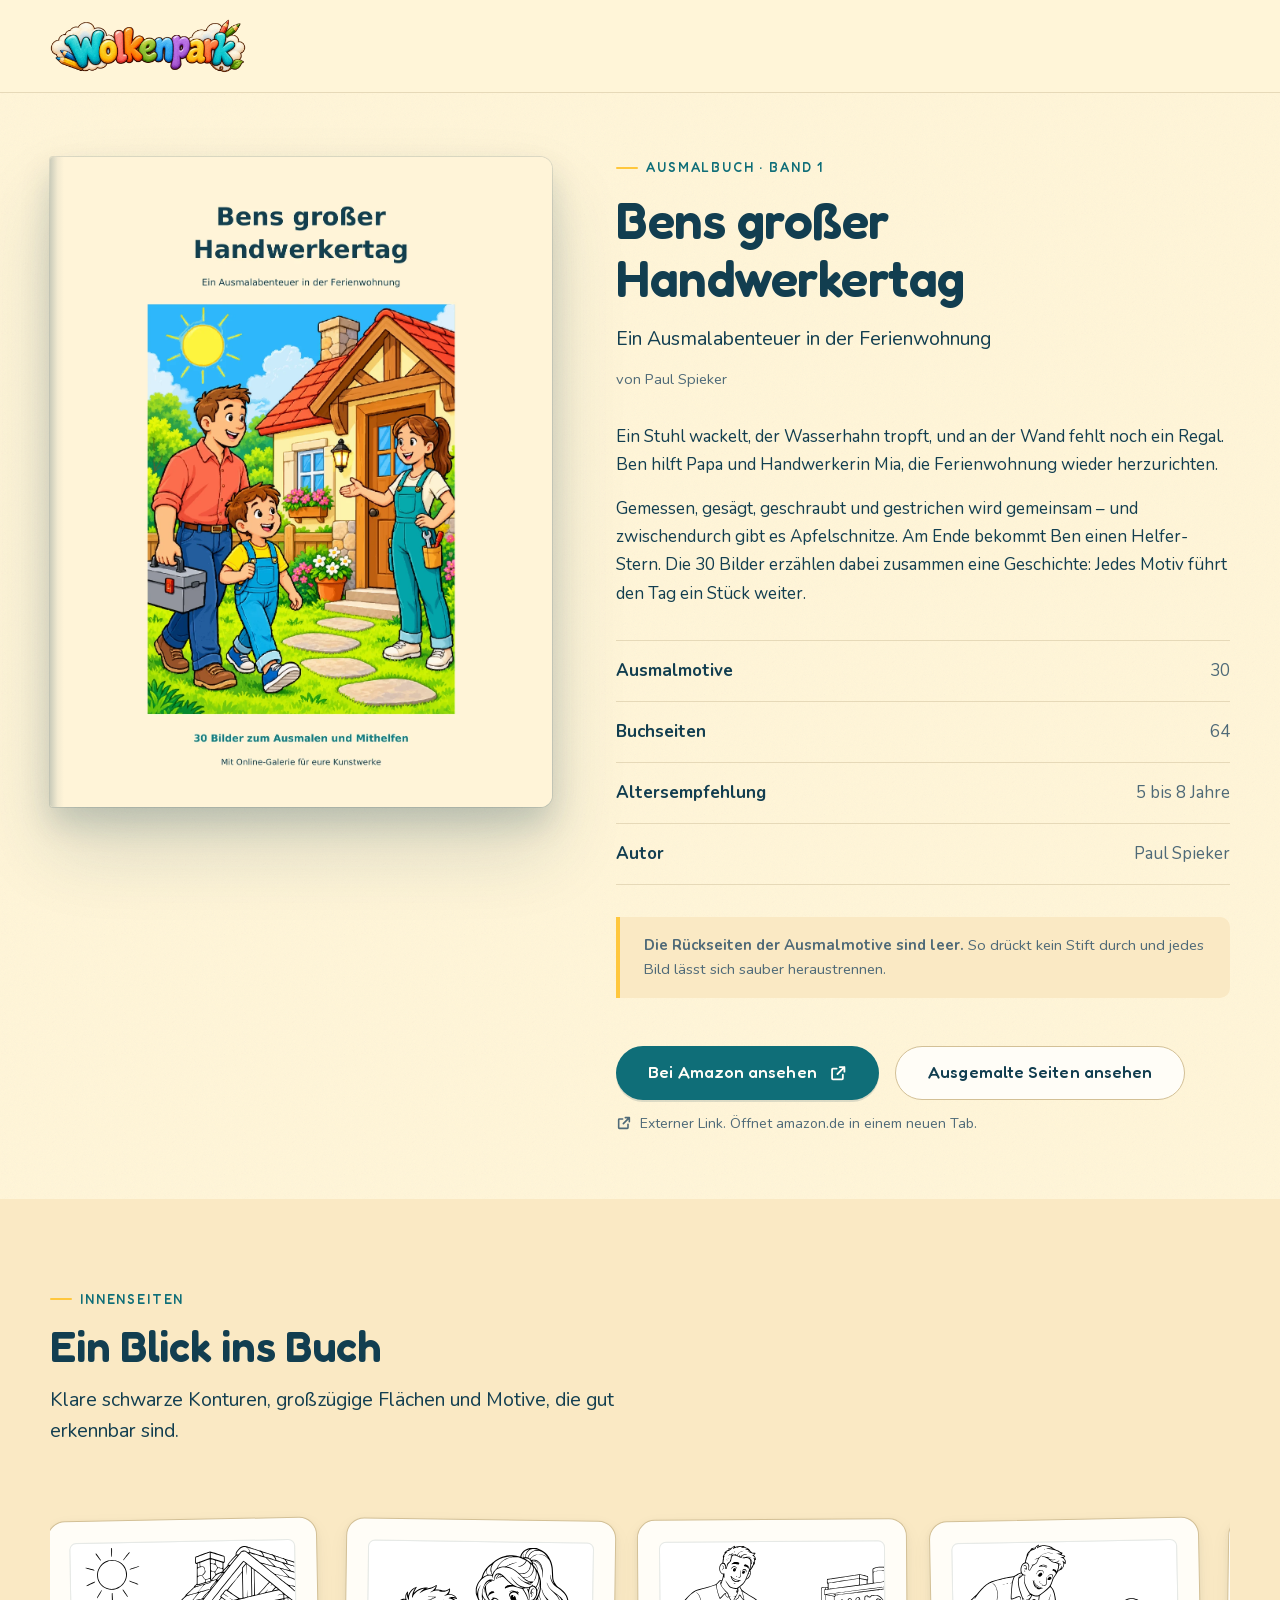
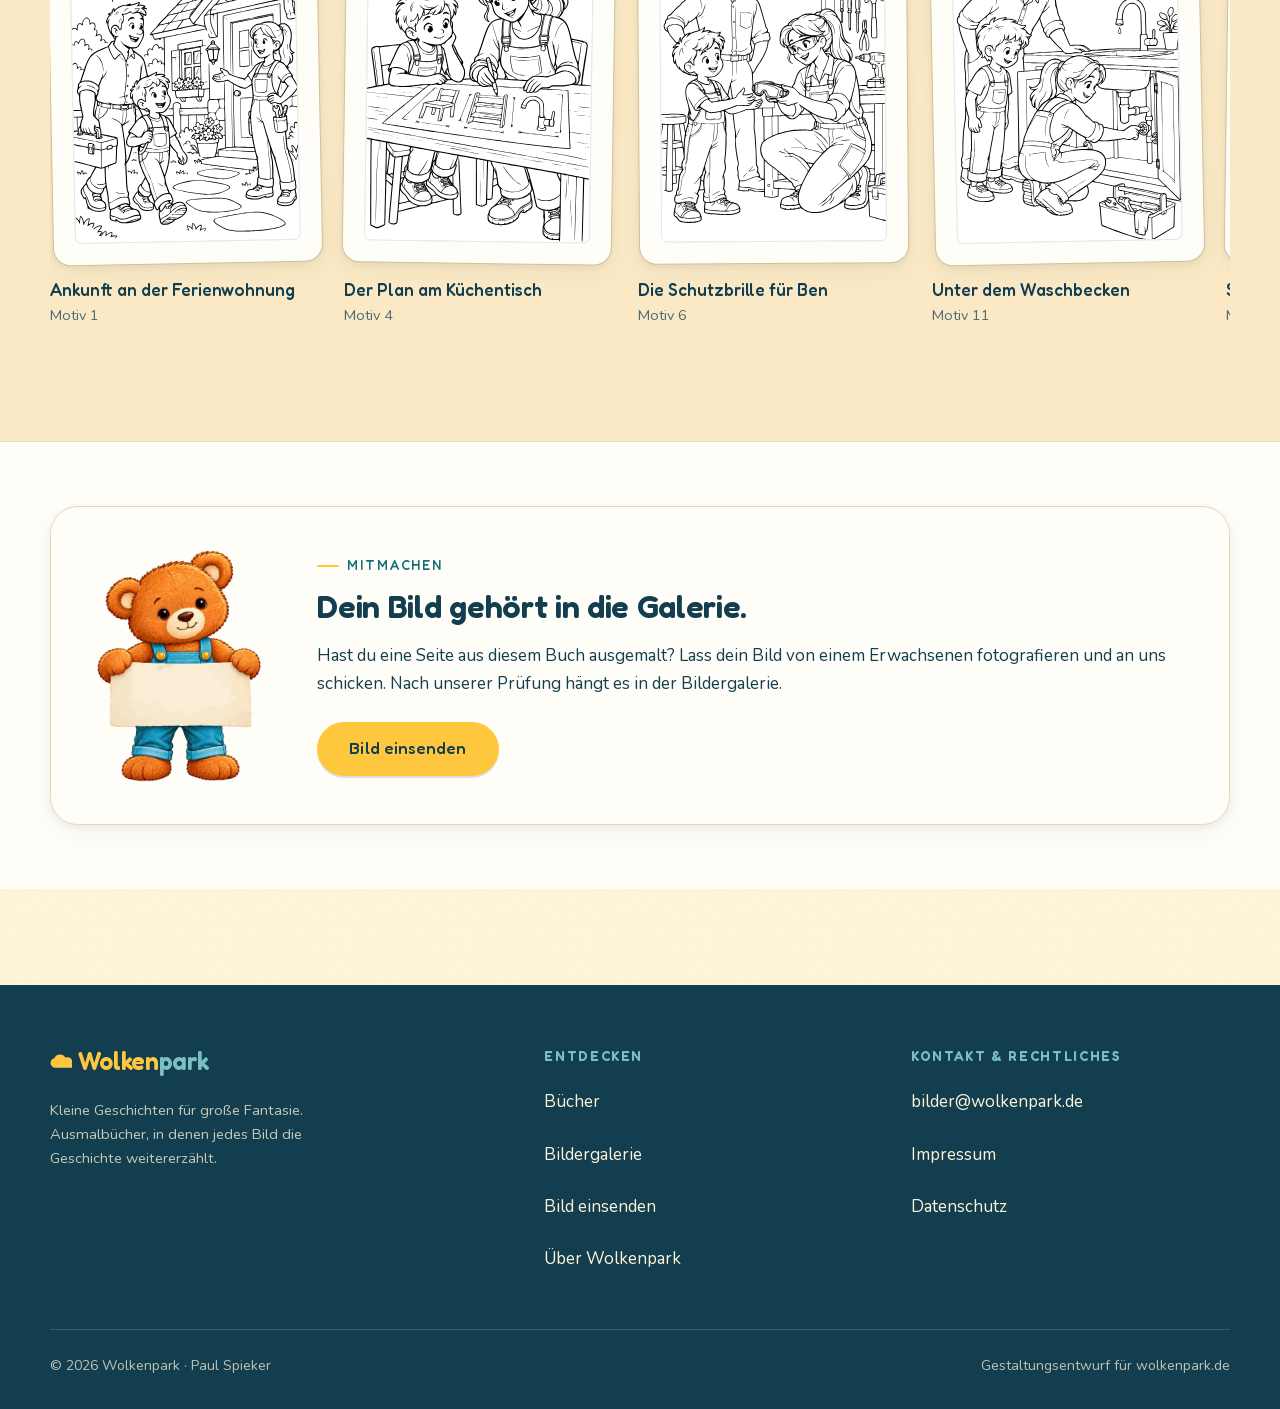
==== commit 9c911e1e: "Amazon-Produktlink hinterlegt" ====
--- a/buch-bens-handwerkertag.html
+++ b/buch-bens-handwerkertag.html
@@ -59,13 +59,12 @@
         </div>
 
         <div class="knopf-reihe" style="margin-top:var(--s7)">
-          <a class="knopf knopf--haupt" href="#" rel="noopener external" target="_blank">
+          <a class="knopf knopf--haupt" href="https://www.amazon.de/dp/B0HR4P5W8R" rel="noopener external" target="_blank">
             Bei Amazon ansehen <svg viewBox="0 0 24 24" fill="none" stroke="currentColor" stroke-width="2.4" stroke-linecap="round" stroke-linejoin="round" aria-hidden="true"><path d="M14 4h6v6M20 4l-9 9M18 14v5a1 1 0 0 1-1 1H5a1 1 0 0 1-1-1V7a1 1 0 0 1 1-1h5"/></svg>
           </a>
           <a class="knopf knopf--rand" href="galerie.html">Ausgemalte Seiten ansehen</a>
         </div>
         <p class="extern-notiz"><svg viewBox="0 0 24 24" fill="none" stroke="currentColor" stroke-width="2.4" stroke-linecap="round" stroke-linejoin="round" aria-hidden="true"><path d="M14 4h6v6M20 4l-9 9M18 14v5a1 1 0 0 1-1 1H5a1 1 0 0 1-1-1V7a1 1 0 0 1 1-1h5"/></svg> Externer Link. Öffnet amazon.de in einem neuen Tab.</p>
-        <p class="winzig" style="margin-top:var(--s4)">Im Entwurf ist noch kein Produktlink hinterlegt.</p>
       </div>
     </div>
   </section>
